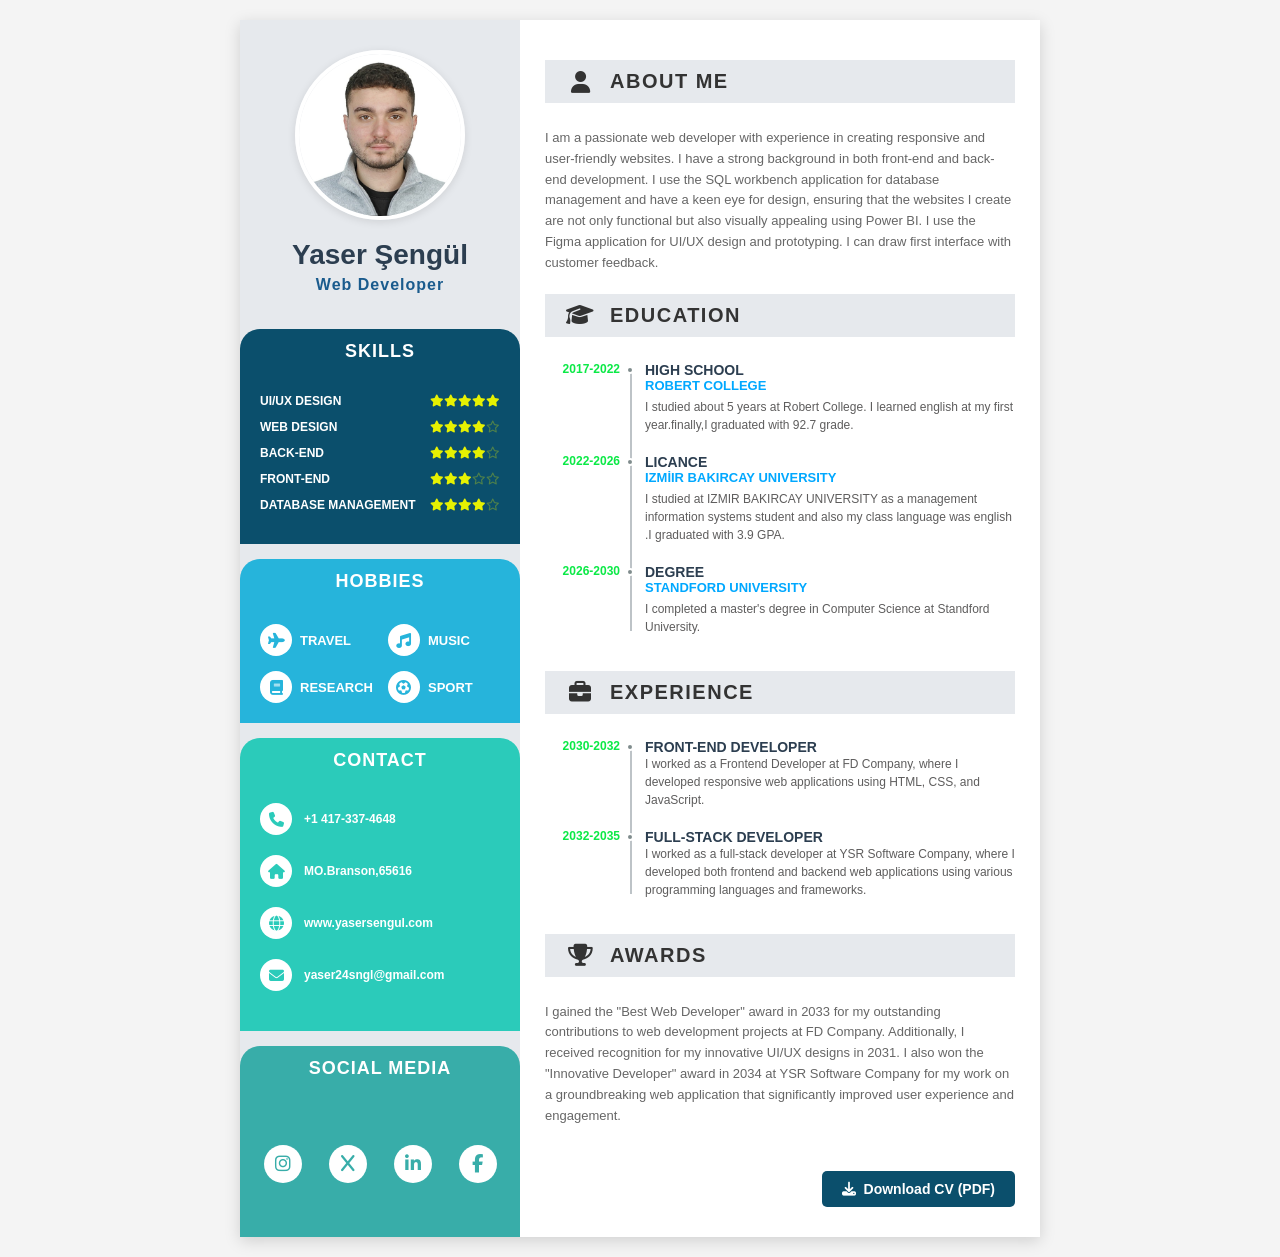
==== cv.html @ 2f6844b5 "Add files via upload" ====
<!DOCTYPE html>
<html lang="tr">
<head>
    <meta charset="UTF-8">
    <meta name="viewport" content="width=device-width, initial-scale=1.0">
    <title>YASER ŞENGÜL</title>
    
    <link rel="stylesheet" href="https://cdnjs.cloudflare.com/ajax/libs/font-awesome/6.4.0/css/all.min.css">
    <style>
        * {
            box-sizing: border-box;
            margin: 0;
            padding: 0;
            font-family: 'Segoe UI', Tahoma, Geneva, Verdana, sans-serif;
        }

        body {
            background-color: #f4f4f4;
            display: flex;
            justify-content: center;
            padding: 20px;
        }

        .cv-container {
            width: 800px;
            background-color: #ffffff;
            display: flex;
            box-shadow: 0 4px 15px rgba(0,0,0,0.15);
        }

        /* --- SOL SÜTUN --- */
        .sidebar {
            width: 35%;
            background-color: #e6e9ed;
            display: flex;
            flex-direction: column;
            align-items: center;
        }

        .profile-section {
            padding: 30px 20px 20px 20px;
            text-align: center;
            width: 100%;
        }

        .profile-img {
            width: 170px;
            height: 170px;
            border-radius: 50%;
            object-fit: cover;
            border: 4px solid #ffffff;
            box-shadow: 0 2px 8px rgba(0,0,0,0.1);
        }

        .profile-name {
            font-size: 28px;
            color: #2c3e50;
            margin-top: 15px;
            font-weight: bold;
        }

        .profile-title {
            font-size: 16px;
            color: #1a5b8d;
            letter-spacing: 1px;
            margin-top: 5px;
            font-weight: 600;
        }

        /* Sol Bölüm Başlık Kartları */
        .side-header {
            width: 100%;
            padding: 12px;
            color: #ffffff;
            text-align: center;
            font-size: 18px;
            font-weight: bold;
            letter-spacing: 1px;
            border-top-left-radius: 20px;
            border-top-right-radius: 20px;
            margin-top: 15px;
        }

        .side-block {
            width: 100%;
            padding: 20px;
            color: #ffffff;
        }

        /* Skills Bölümü */
        .skills-bg {
            background-color: #0b4f6c;
        }

        .skills-block {
            background-color: #0b4f6c;
        }

        .skill-item {
            display: flex;
            justify-content: space-between;
            align-items: center;
            margin-bottom: 12px;
            font-size: 12px;
            font-weight: 600;
        }

        .stars {
            color: #e6f102;
            font-size: 12px;
        }

        .stars .far {
            opacity: 0.3;
        }

        /* Hobbies Bölümü */
        .hobbies-header-bg {
            background-color: #26b4db;
            
        }

        .hobbies-block {
            background-color: #26b4db;
        }

        .hobbies-grid {
            display: grid;
            grid-template-columns: 1fr 1fr;
            gap: 15px;
        }

        .hobby-item {
            display: flex;
            align-items: center;
            font-size: 13px;
            font-weight: 600;
        }

        .hobby-item i {
            background-color: #ffffff;
            color: #26b4db;
            width: 32px;
            height: 32px;
            border-radius: 50%;
            display: flex;
            justify-content: center;
            align-items: center;
            margin-right: 8px;
            font-size: 15px;
        }

        /* Contact Bölümü */
        .contact-header-bg {
            background-color: #2bcbba;
        }

        .contact-block {
            background-color: #2bcbba;
        }

        .contact-item {
            display: flex;
            align-items: center;
            margin-bottom: 20px;
            font-size: 12px;
            font-weight: 600;
            word-break: break-all;
        }

        .contact-item i {
            background-color: #ffffff;
            color: #2bcbba;
            width: 32px;
            height: 32px;
            border-radius: 50%;
            display: flex;
            justify-content: center;
            align-items: center;
            margin-right: 12px;
            flex-shrink: 0;
            font-size: 15px;
        }

        /* Social Media Bölümü */
        .social-header-bg {
            background-color: #38ada9;
        }

        .social-block {
            background-color: #38ada9;
            flex-grow: 1;
            display: flex;
            justify-content: space-around;
            align-items: center;
            padding: 20px 10px;
        }

        .social-item {
            background-color: #ffffff;
            color: #38ada9;
            width: 38px;
            height: 38px;
            border-radius: 50%;
            display: flex;
            justify-content: center;
            align-items: center;
            text-decoration: none;
            font-size: 18px;
            transition: transform 0.2s ease, background-color 0.2s ease;
        }

        .social-item:hover {
            transform: scale(1.15);
            background-color: #f1f1f1;
        }

        /* --- SAĞ SÜTUN --- */
        .main-content {
            width: 65%;
            background-color: #ffffff;
            padding: 30px 25px;
            display: flex;
            flex-direction: column;
            justify-content: space-between;
        }

        .section-header {
            position: relative;
            background-color: #e6e9ed;
            padding: 10px 20px;
            margin-bottom: 25px;
            margin-top: 10px;
            display: flex;
            align-items: center;
        }

        .section-header i {
            font-size: 22px;
            color: #333333;
            margin-right: 15px;
            width: 30px;
            text-align: center;
        }

        .section-header h2 {
            font-size: 20px;
            color: #333333;
            letter-spacing: 1.5px;
            font-weight: 600;
        }

        .about-text, .awards-text {
            font-size: 13px;
            color: #666666;
            line-height: 1.6;
            margin-bottom: 20px;
        }

        .timeline {
            position: relative;
            padding-left: 100px;
            margin-bottom: 35px;
        }

        .timeline::before {
            content: '';
            position: absolute;
            left: 85px;
            top: 5px;
            bottom: 5px;
            width: 2px;
            background-color: #bdc3c7;
        }

        .timeline-item {
            position: relative;
            margin-bottom: 20px;
        }

        .timeline-item:last-child {
            margin-bottom: 0;
        }

        .timeline-year {
            position: absolute;
            left: -100px;
            top: 0;
            font-size: 12px;
            font-weight: bold;
            color: #0be946;
            width: 75px;
            text-align: right;
        }

        .timeline-dot {
            position: absolute;
            left: -19px;
            top: 4px;
            width: 8px;
            height: 8px;
            border-radius: 50%;
            background-color: #7f8c8d;
            border: 2px solid #ffffff;
        }

        .timeline-content h3 {
            font-size: 14px;
            color: #2c3e50;
            font-weight: bold;
            text-transform: uppercase;
        }

        .timeline-content h4 {
            font-size: 13px;
            color: #00a8ff;
            font-weight: 600;
            margin-bottom: 5px;
            text-transform: uppercase;
        }

        .timeline-content p {
            font-size: 12px;
            color: #5e5d5d;
            line-height: 1.5;
        }

        /* PDF İndirme Butonu */
        .download-btn-container {
            display: flex;
            justify-content: flex-end;
            margin-top: 25px;
        }

        .download-btn {
            background-color: #0b4f6c;
            color: #ffffff;
            border: none;
            padding: 10px 20px;
            font-size: 14px;
            font-weight: bold;
            border-radius: 5px;
            cursor: pointer;
            display: flex;
            align-items: center;
            gap: 8px;
            transition: background-color 0.2s ease;
        }

        .download-btn:hover {
            background-color: #1a5b8d;
        }

        /* Yazdırma (PDF Çıktısı) Stilleri */
        @media print {
            body {
                padding: 0;
                background-color: #ffffff;
            }

            .cv-container {
                box-shadow: none;
                width: 100%;
            }

            .download-btn-container {
                display: none;
            }
        }
    </style>
</head>
<body>

<div class="cv-container">
    <!-- SOL SÜTUN -->
    <div class="sidebar">
        <div class="profile-section">
            <!-- image_2.png profil fotoğrafı olarak tanımlandı -->
            <img src="profile.jpg.jpeg"  class="profile-img">
            <h1 class="profile-name">Yaser Şengül</h1>
            <div class="profile-title">Web Developer</div>
        </div>

        <!-- SKILLS -->
        <div class="side-header skills-bg">SKILLS</div>
        <div class="side-block skills-block">
            <div class="skill-item">
                <span>UI/UX DESIGN</span>
                <div class="stars">
                    <i class="fas fa-star"></i><i class="fas fa-star"></i><i class="fas fa-star"></i><i class="fas fa-star"></i><i class="fas fa-star"></i>
                </div>
            </div>
            <div class="skill-item">
                <span>WEB DESIGN</span>
                <div class="stars">
                    <i class="fas fa-star"></i><i class="fas fa-star"></i><i class="fas fa-star"></i><i class="fas fa-star"></i><i class="far fa-star"></i>
                </div>
            </div>
            <div class="skill-item">
                <span>BACK-END </span>
                <div class="stars">
                    <i class="fas fa-star"></i><i class="fas fa-star"></i><i class="fas fa-star"></i><i class="fas fa-star"></i><i class="far fa-star"></i>
                </div>
            </div>
            <div class="skill-item">
                <span>FRONT-END</span>
                <div class="stars">
                    <i class="fas fa-star"></i><i class="fas fa-star"></i><i class="fas fa-star"></i><i class="far fa-star"></i><i class="far fa-star"></i>
                </div>
            </div>
            <div class="skill-item">
                <span>DATABASE MANAGEMENT</span>
                <div class="stars">
                    <i class="fas fa-star"></i><i class="fas fa-star"></i><i class="fas fa-star"></i><i class="fas fa-star"></i><i class="far fa-star"></i>
                </div>
            </div>
        </div>

        <!-- HOBBIES -->
        <div class="side-header hobbies-header-bg">HOBBIES</div>
        <div class="side-block hobbies-block">
            <div class="hobbies-grid">
                <div class="hobby-item">
                    <i class="fas fa-plane"></i>
                    <span>TRAVEL</span>
                </div>
                <div class="hobby-item">
                    <i class="fas fa-music"></i>
                    <span>MUSIC</span>
                </div>
                <div class="hobby-item">
                    <i class="fas fa-book"></i>
                    <span>RESEARCH</span>
                </div>
                <div class="hobby-item">
                    <i class="fas fa-futbol"></i>
                    <span>SPORT</span>
                </div>
            </div>
        </div>

        <!-- CONTACT -->
        <div class="side-header contact-header-bg">CONTACT</div>
        <div class="side-block contact-block">
            <div class="contact-item">
                <i class="fas fa-phone"></i>
                <span>+1 417-337-4648</span>
            </div>
            <div class="contact-item">
                <i class="fas fa-home"></i>
                <span>MO.Branson,65616</span>
            </div>
            <div class="contact-item">
                <i class="fas fa-globe"></i>
                <span>www.yasersengul.com</span>
            </div>
            <div class="contact-item">
                <i class="fas fa-envelope"></i>
                <span>yaser24sngl@gmail.com</span>
            </div>
        </div>

        <!-- SOCIAL MEDIA -->
        <div class="side-header social-header-bg">SOCIAL MEDIA</div>
        <div class="side-block social-block">
            <a href="https://www.instagram.com/yaser.sengl?dlrf=ZXN6MHkwbW9oYjc2" target="_blank" class="social-item" title="Instagram">
                <i class="fab fa-instagram"></i>
            </a>
            <a href="https://x.com/sengul_yaser" target="_blank" class="social-item" title="X (Twitter)">
                <i class="fab fa-x"></i>
            </a>
            <a href="https://www.linkedin.com/in/yaser-şengül-a1b051398?utm_source=share_via&utm_content=profile&utm_medium=member_android" target="_blank" class="social-item" title="LinkedIn">
                <i class="fab fa-linkedin-in"></i>
            </a>
            <a href="https://www.facebook.com/yaser.sengl" target="_blank" class="social-item" title="Facebook">
                <i class="fab fa-facebook-f"></i>
            </a>
        </div>
    </div>

    <!-- SAĞ SÜTUN -->
    <div class="main-content">
        <div>
            <!-- ABOUT ME -->
            <div class="section-header">
                <i class="fas fa-user"></i>
                <h2>ABOUT ME</h2>
            </div>
            <p class="about-text">
                I am a passionate web developer with experience in creating responsive and user-friendly websites. I have a strong background in both front-end and back-end development.
                I use the SQL workbench application for database management and have a keen eye for design, ensuring that the websites I create are not only functional but also visually appealing using Power BI.
                I use the Figma application for UI/UX design and prototyping. I can draw first interface with customer feedback.          
            </p>

            <!-- EDUCATION -->
            <div class="section-header">
                <i class="fas fa-graduation-cap"></i>
                <h2>EDUCATION</h2>
            </div>
            <div class="timeline">
                <div class="timeline-item">
                    <div class="timeline-year">2017-2022</div>
                    <div class="timeline-dot"></div>
                    <div class="timeline-content">
                        <h3> HIgh school</h3>
                        <h4>Robert College</h4>
                        <p>I studied about 5 years at Robert College. I learned english at my first year.finally,I graduated with 92.7 grade.</p>
                    </div>
                </div>
                <div class="timeline-item">
                    <div class="timeline-year">2022-2026</div>
                    <div class="timeline-dot"></div>
                    <div class="timeline-content">
                        <h3>lIcance</h3>
                        <h4>IzmiIr BakIrcay unIversIty</h4>
                        <p>I studied at IZMIR BAKIRCAY UNIVERSITY as a management information systems student and also my class language was english .I graduated with 3.9 GPA.</p>
                    </div>
                </div>
                <div class="timeline-item">
                    <div class="timeline-year">2026-2030</div>
                    <div class="timeline-dot"></div>
                    <div class="timeline-content">
                        <h3>Degree</h3>
                        <h4>Standford UnIversIty</h4>
                        <p>I completed a master's degree in Computer Science at Standford University.</p>
                    </div>
                </div>
            </div>

            <!-- EXPERIENCE -->
            <div class="section-header">
                <i class="fas fa-briefcase"></i>
                <h2>EXPERIENCE</h2>
            </div>
            <div class="timeline">
                <div class="timeline-item">
                    <div class="timeline-year">2030-2032</div>
                    <div class="timeline-dot"></div>
                    <div class="timeline-content">
                        <h3>Front-end Developer</h3>
                        <p>I worked as a Frontend Developer at FD Company, where I developed responsive web applications using HTML, CSS, and JavaScript.</p>
                    </div>
                </div>
                <div class="timeline-item">
                    <div class="timeline-year">2032-2035</div>
                    <div class="timeline-dot"></div>
                    <div class="timeline-content">
                        <h3>Full-Stack Developer</h3>
                        <p>I worked as a full-stack developer at YSR Software Company, where I developed both frontend and backend web applications using various programming languages and frameworks.</p>
                    </div>
                </div>
            </div>

            <!-- AWARDS -->
            <div class="section-header">
                <i class="fas fa-trophy"></i>
                <h2>AWARDS</h2>
            </div>
            <p class="awards-text">
                 I gained the "Best Web Developer" award in 2033 for my outstanding contributions to web development projects at FD Company. Additionally, I received recognition for my innovative UI/UX designs in 2031.
                 I also won the "Innovative Developer" award in 2034 at YSR Software Company for my work on a groundbreaking web application that significantly improved user experience and engagement.
            </p>
        </div>

        <!-- DOWNLOAD CV PDF BUTTON -->
        <div class="download-btn-container">
            <button class="download-btn" onclick="window.print()">
                <i class="fas fa-download"></i> Download CV (PDF)
            </button>
        </div>
    </div>
</div>

</body>
</html>
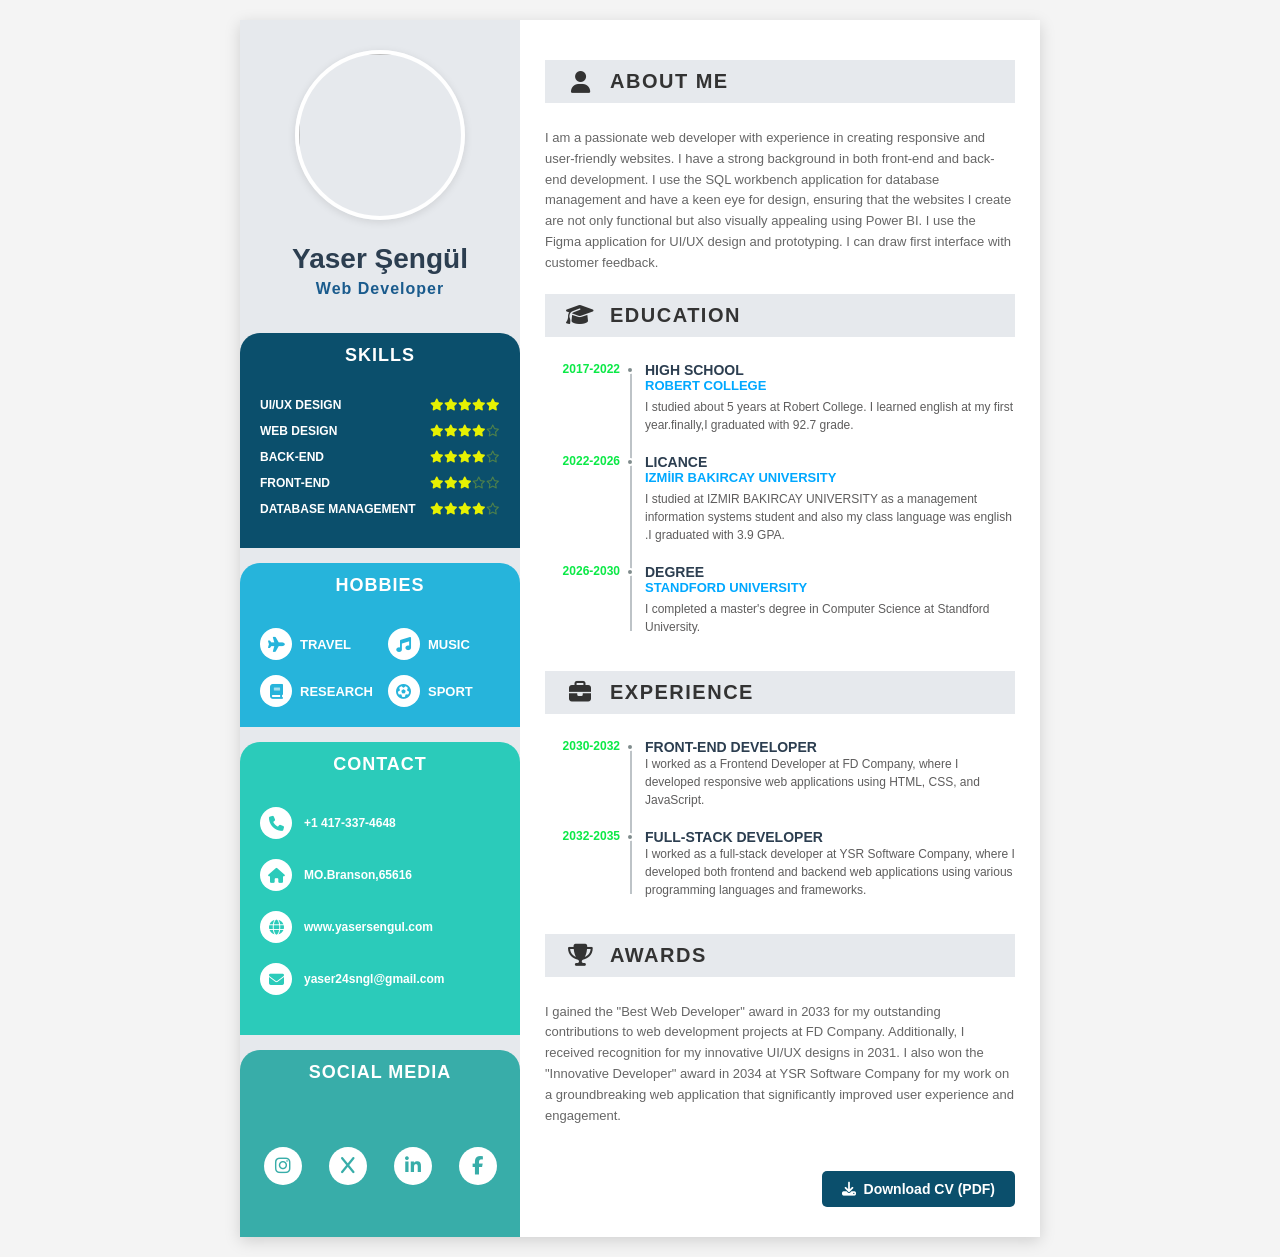
==== commit c7e92ecc: "Add files via upload" ====
--- a/cv.html
+++ b/cv.html
@@ -376,7 +376,7 @@
     <div class="sidebar">
         <div class="profile-section">
             <!-- image_2.png profil fotoğrafı olarak tanımlandı -->
-            <img src="profile.jpg.jpeg"  class="profile-img">
+            <img src="profile.jpg"  class="profile-img">
             <h1 class="profile-name">Yaser Şengül</h1>
             <div class="profile-title">Web Developer</div>
         </div>
